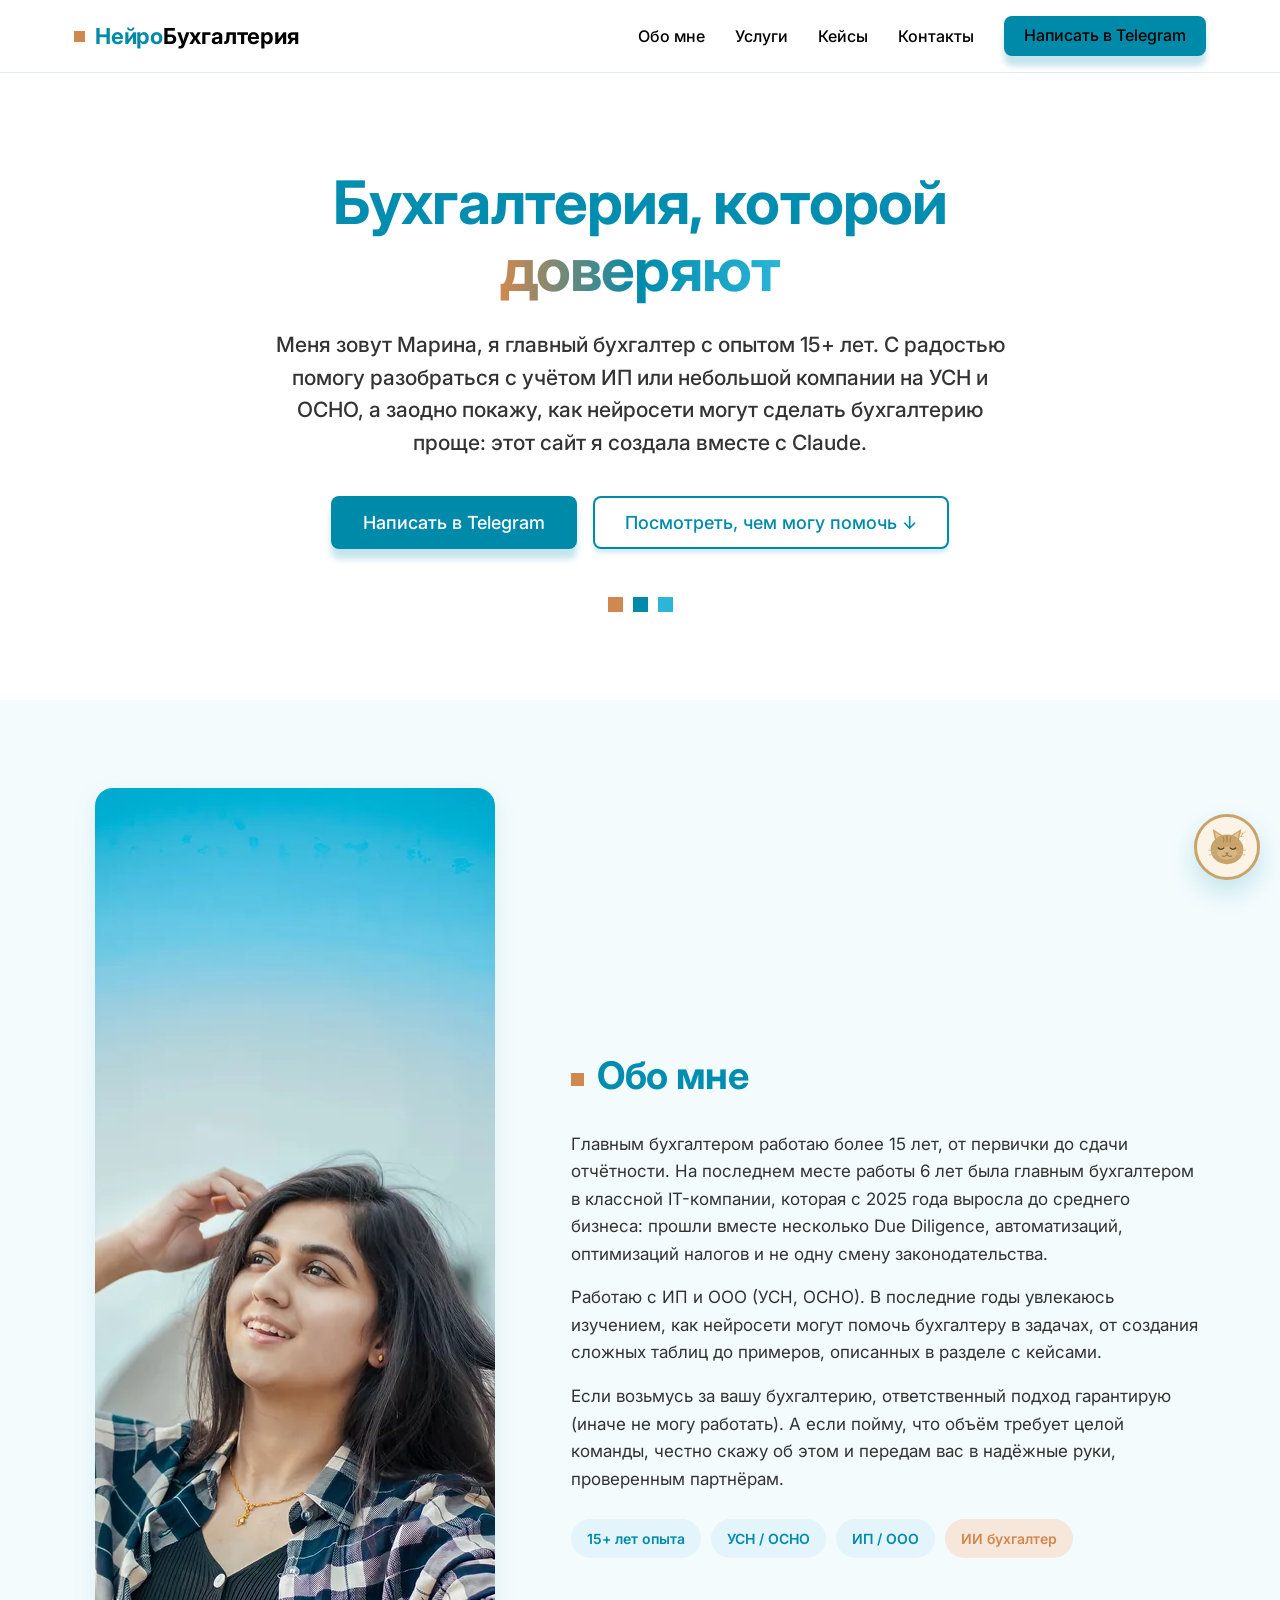
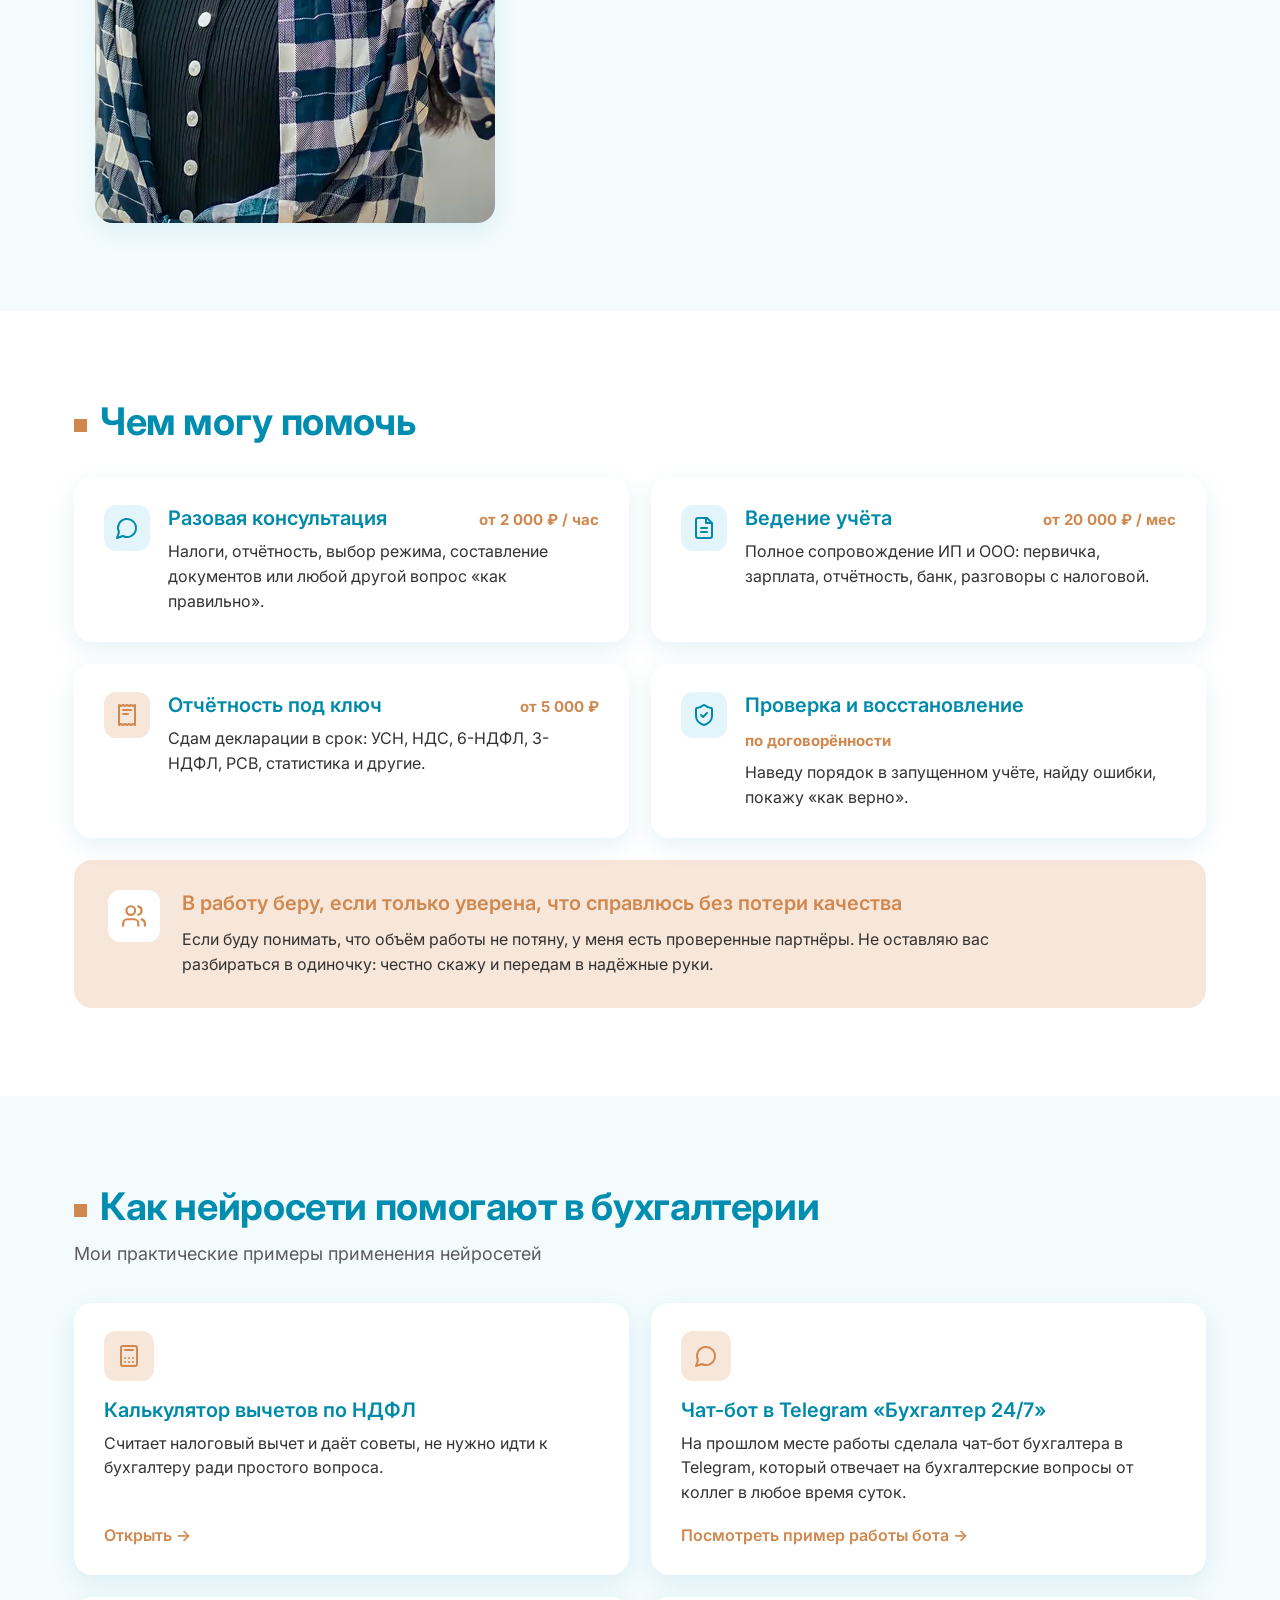
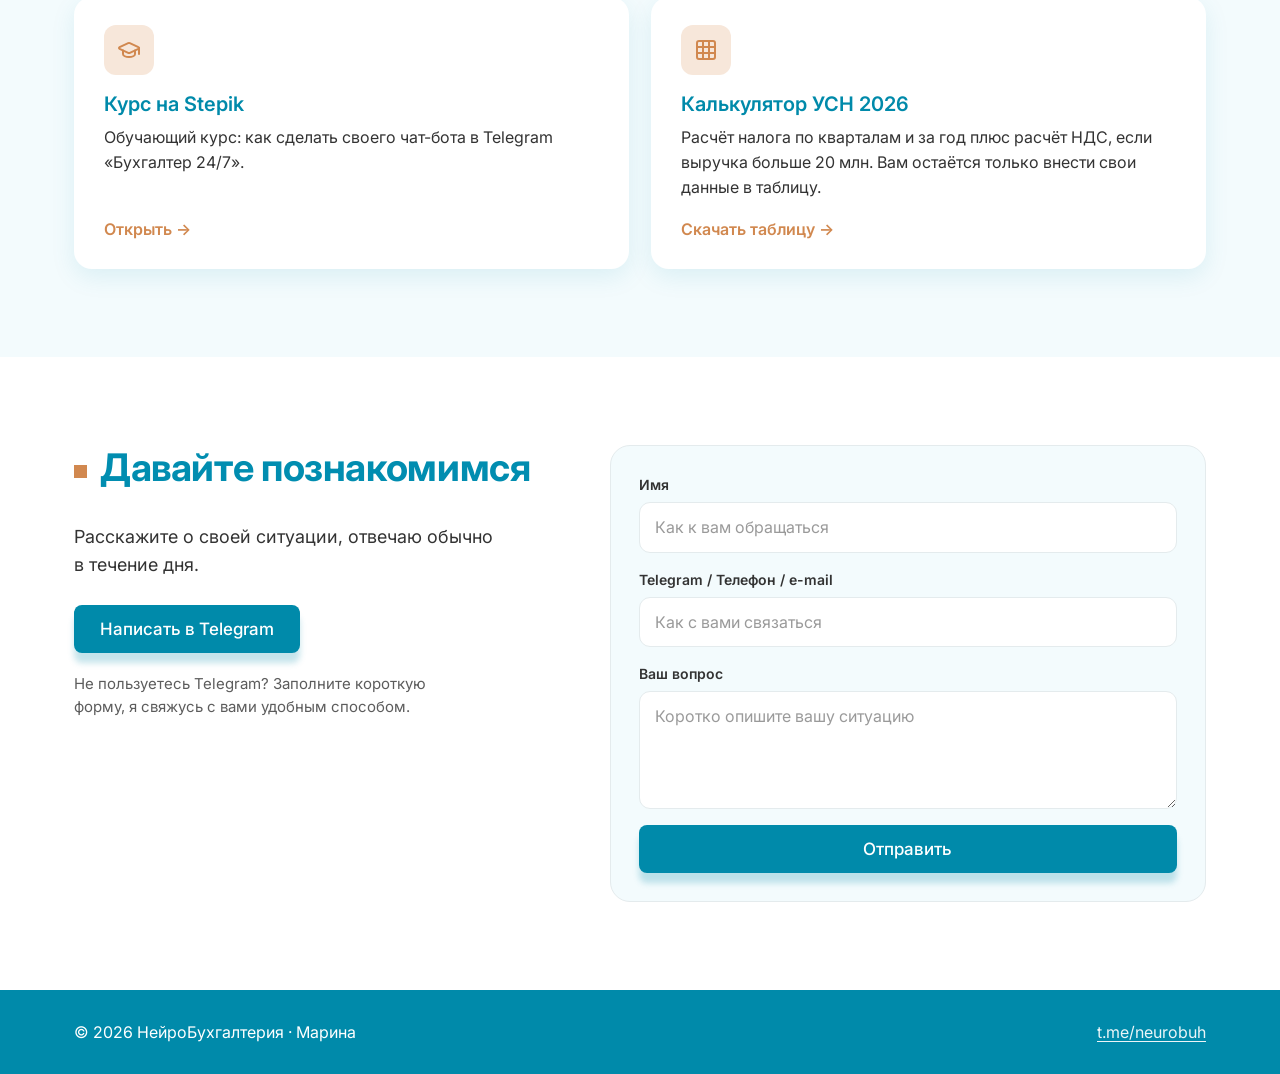
==== index.html @ 4b96b0a4 "Add files via upload" ====
<!DOCTYPE html>
<html lang="ru">
<head>
<meta charset="utf-8">
<meta name="viewport" content="width=device-width, initial-scale=1">
<title>НейроБухгалтерия — Марина, главный бухгалтер для ИП и ООО</title>
<meta name="description" content="Бухгалтерия для ИП и малого бизнеса: консультации, ведение учёта, отчётность под ключ. 15+ лет опыта, УСН и ОСНО. И примеры того, как нейросети помогают бухгалтеру.">
<meta name="theme-color" content="#008AAA">
<link rel="canonical" href="https://neurobuh.ru/">

<meta property="og:type" content="website">
<meta property="og:locale" content="ru_RU">
<meta property="og:site_name" content="НейроБухгалтерия">
<meta property="og:title" content="НейроБухгалтерия — Марина, главный бухгалтер для ИП и ООО">
<meta property="og:description" content="Консультации, ведение учёта и отчётность для ИП и малого бизнеса. 15+ лет опыта, УСН и ОСНО. Плюс кейсы применения нейросетей в бухгалтерии.">
<meta property="og:image" content="assets/portrait.jpg">
<meta name="twitter:card" content="summary_large_image">

<link rel="icon" href="assets/favicon.svg" type="image/svg+xml">
<link rel="preconnect" href="https://fonts.googleapis.com">
<link rel="preconnect" href="https://fonts.gstatic.com" crossorigin>
<link href="https://fonts.googleapis.com/css2?family=Inter:wght@400;500;600;700&display=swap" rel="stylesheet">
<link rel="stylesheet" href="styles.css">
</head>
<body>

<a class="skip-link" href="#main">Перейти к содержимому</a>

<header class="site-header">
  <div class="container header-inner">
    <a class="wordmark" href="#top" aria-label="НейроБухгалтерия, на главную">
      <span class="wordmark__mark" aria-hidden="true"></span>
      <span class="wordmark__text"><span class="wordmark__neuro">Нейро</span><span class="wordmark__buh">Бухгалтерия</span></span>
    </a>

    <button class="burger" type="button" aria-label="Меню" aria-expanded="false" aria-controls="nav">
      <span></span><span></span><span></span>
    </button>

    <nav class="nav" id="nav">
      <a href="#about">Обо мне</a>
      <a href="#services">Услуги</a>
      <a href="#cases">Кейсы</a>
      <a href="#contacts">Контакты</a>
      <a class="btn btn--primary btn--sm nav__cta" href="https://t.me/marina_neurobuh" target="_blank" rel="noopener">Написать в Telegram</a>
    </nav>
  </div>
</header>

<main id="main">

  <!-- HERO -->
  <section class="hero" id="top">
    <div class="container hero__inner">
      <h1 class="hero__title">Бухгалтерия, которой <span class="grad">доверяют</span></h1>
      <p class="hero__lead">Меня зовут Марина, я главный бухгалтер с опытом 15+ лет. С радостью помогу разобраться с учётом ИП или небольшой компании на УСН и ОСНО, а заодно покажу, как нейросети могут сделать бухгалтерию проще: этот сайт я создала вместе с Claude.</p>
      <div class="hero__actions">
        <a class="btn btn--primary btn--lg" href="https://t.me/marina_neurobuh" target="_blank" rel="noopener">Написать в Telegram</a>
        <a class="btn btn--secondary btn--lg" href="#services">Посмотреть, чем могу помочь ↓</a>
      </div>
      <div class="blocks" aria-hidden="true">
        <span class="blocks__b blocks__b--terracotta"></span>
        <span class="blocks__b blocks__b--teal"></span>
        <span class="blocks__b blocks__b--cyan"></span>
      </div>
    </div>
  </section>

  <!-- ABOUT -->
  <section class="about section section--wash" id="about">
    <div class="container about__inner">
      <div class="about__photo">
        <picture>
          <source srcset="assets/portrait.webp" type="image/webp">
          <img src="assets/portrait.jpg" width="900" height="1035" alt="Марина, главный бухгалтер" loading="lazy" decoding="async">
        </picture>
      </div>
      <div class="about__text">
        <h2 class="h2"><span class="h2__mark" aria-hidden="true"></span>Обо мне</h2>
        <p>Главным бухгалтером работаю более 15 лет, от первички до сдачи отчётности. На последнем месте работы 6 лет была главным бухгалтером в классной IT-компании, которая с 2025 года выросла до среднего бизнеса: прошли вместе несколько Due Diligence, автоматизаций, оптимизаций налогов и не одну смену законодательства.</p>
        <p>Работаю с ИП и ООО (УСН, ОСНО). В последние годы увлекаюсь изучением, как нейросети могут помочь бухгалтеру в задачах, от создания сложных таблиц до примеров, описанных в разделе с кейсами.</p>
        <p>Если возьмусь за вашу бухгалтерию, ответственный подход гарантирую (иначе не могу работать). А если пойму, что объём требует целой команды, честно скажу об этом и передам вас в надёжные руки, проверенным партнёрам.</p>
        <ul class="chips">
          <li class="chip">15+ лет опыта</li>
          <li class="chip">УСН / ОСНО</li>
          <li class="chip">ИП / ООО</li>
          <li class="chip chip--accent">ИИ бухгалтер</li>
        </ul>
      </div>
    </div>
  </section>

  <!-- SERVICES -->
  <section class="section" id="services">
    <div class="container">
      <h2 class="h2"><span class="h2__mark" aria-hidden="true"></span>Чем могу помочь</h2>

      <div class="grid grid--2">
        <article class="card card--row">
          <span class="ic ic--teal" aria-hidden="true">
            <svg viewBox="0 0 24 24" fill="none" stroke="currentColor" stroke-width="2" stroke-linecap="round" stroke-linejoin="round"><path d="M7.9 20A9 9 0 1 0 4 16.1L2 22Z"/></svg>
          </span>
          <div>
            <div class="card__head">
              <h3 class="card__title">Разовая консультация</h3>
              <span class="price">от 2 000 ₽ / час</span>
            </div>
            <p class="card__text">Налоги, отчётность, выбор режима, составление документов или любой другой вопрос «как правильно».</p>
          </div>
        </article>

        <article class="card card--row">
          <span class="ic ic--teal" aria-hidden="true">
            <svg viewBox="0 0 24 24" fill="none" stroke="currentColor" stroke-width="2" stroke-linecap="round" stroke-linejoin="round"><path d="M15 2H6a2 2 0 0 0-2 2v16a2 2 0 0 0 2 2h12a2 2 0 0 0 2-2V7Z"/><path d="M14 2v5h5"/><path d="M9 12h6"/><path d="M9 16h6"/></svg>
          </span>
          <div>
            <div class="card__head">
              <h3 class="card__title">Ведение учёта</h3>
              <span class="price">от 20 000 ₽ / мес</span>
            </div>
            <p class="card__text">Полное сопровождение ИП и ООО: первичка, зарплата, отчётность, банк, разговоры с налоговой.</p>
          </div>
        </article>

        <article class="card card--row">
          <span class="ic ic--terracotta" aria-hidden="true">
            <svg viewBox="0 0 24 24" fill="none" stroke="currentColor" stroke-width="2" stroke-linecap="round" stroke-linejoin="round"><path d="M4 2v20l2-1 2 1 2-1 2 1 2-1 2 1 2-1 2 1V2l-2 1-2-1-2 1-2-1-2 1-2-1-2 1Z"/><path d="M8 7h8"/><path d="M8 11h5"/></svg>
          </span>
          <div>
            <div class="card__head">
              <h3 class="card__title">Отчётность под ключ</h3>
              <span class="price">от 5 000 ₽</span>
            </div>
            <p class="card__text">Сдам декларации в срок: УСН, НДС, 6-НДФЛ, 3-НДФЛ, РСВ, статистика и другие.</p>
          </div>
        </article>

        <article class="card card--row">
          <span class="ic ic--teal" aria-hidden="true">
            <svg viewBox="0 0 24 24" fill="none" stroke="currentColor" stroke-width="2" stroke-linecap="round" stroke-linejoin="round"><path d="M20 13c0 5-3.5 7.5-7.66 8.95a1 1 0 0 1-.67-.01C7.5 20.5 4 18 4 13V6a1 1 0 0 1 1-1c2 0 4.5-1.2 6.24-2.72a1.17 1.17 0 0 1 1.52 0C14.51 3.81 17 5 19 5a1 1 0 0 1 1 1Z"/><path d="m9 12 2 2 4-4"/></svg>
          </span>
          <div>
            <div class="card__head">
              <h3 class="card__title">Проверка и восстановление</h3>
              <span class="price">по договорённости</span>
            </div>
            <p class="card__text">Наведу порядок в запущенном учёте, найду ошибки, покажу «как верно».</p>
          </div>
        </article>
      </div>

      <div class="honest">
        <span class="ic ic--white" aria-hidden="true">
          <svg viewBox="0 0 24 24" fill="none" stroke="currentColor" stroke-width="2" stroke-linecap="round" stroke-linejoin="round"><path d="M16 21v-2a4 4 0 0 0-4-4H6a4 4 0 0 0-4 4v2"/><circle cx="9" cy="7" r="4"/><path d="M22 21v-2a4 4 0 0 0-3-3.87"/><path d="M16 3.13a4 4 0 0 1 0 7.75"/></svg>
        </span>
        <div>
          <h3 class="honest__title">В работу беру, если только уверена, что справлюсь без потери качества</h3>
          <p class="honest__text">Если буду понимать, что объём работы не потяну, у меня есть проверенные партнёры. Не оставляю вас разбираться в одиночку: честно скажу и передам в надёжные руки.</p>
        </div>
      </div>
    </div>
  </section>

  <!-- CASES -->
  <section class="section section--wash" id="cases">
    <div class="container">
      <h2 class="h2"><span class="h2__mark" aria-hidden="true"></span>Как нейросети помогают в бухгалтерии</h2>
      <p class="section__lead">Мои практические примеры применения нейросетей</p>

      <div class="grid grid--2">
        <article class="card card--col">
          <span class="ic ic--terracotta" aria-hidden="true">
            <svg viewBox="0 0 24 24" fill="none" stroke="currentColor" stroke-width="2" stroke-linecap="round" stroke-linejoin="round"><rect width="16" height="20" x="4" y="2" rx="2"/><line x1="8" x2="16" y1="6" y2="6"/><line x1="8" x2="8" y1="14" y2="14"/><line x1="12" x2="12" y1="14" y2="14"/><line x1="16" x2="16" y1="14" y2="14"/><line x1="8" x2="8" y1="18" y2="18"/><line x1="12" x2="12" y1="18" y2="18"/><line x1="16" x2="16" y1="18" y2="18"/></svg>
          </span>
          <h3 class="card__title">Калькулятор вычетов по НДФЛ</h3>
          <p class="card__text">Считает налоговый вычет и даёт советы, не нужно идти к бухгалтеру ради простого вопроса.</p>
          <a class="card__link" href="https://neurobuh-collab.github.io/ndfl-gid-handoff/" target="_blank" rel="noopener">Открыть →</a>
        </article>

        <article class="card card--col">
          <span class="ic ic--terracotta" aria-hidden="true">
            <svg viewBox="0 0 24 24" fill="none" stroke="currentColor" stroke-width="2" stroke-linecap="round" stroke-linejoin="round"><path d="M7.9 20A9 9 0 1 0 4 16.1L2 22Z"/></svg>
          </span>
          <h3 class="card__title">Чат-бот в Telegram «Бухгалтер 24/7»</h3>
          <p class="card__text">На прошлом месте работы сделала чат-бот бухгалтера в Telegram, который отвечает на бухгалтерские вопросы от коллег в любое время суток.</p>
          <a class="card__link" href="https://t.me/NeuroBuh_bot" target="_blank" rel="noopener">Посмотреть пример работы бота →</a>
        </article>

        <article class="card card--col">
          <span class="ic ic--terracotta" aria-hidden="true">
            <svg viewBox="0 0 24 24" fill="none" stroke="currentColor" stroke-width="2" stroke-linecap="round" stroke-linejoin="round"><path d="M21.42 10.922a1 1 0 0 0-.019-1.838L12.83 5.18a2 2 0 0 0-1.66 0L2.6 9.08a1 1 0 0 0 0 1.832l8.57 3.908a2 2 0 0 0 1.66 0z"/><path d="M22 10v6"/><path d="M6 12.5V16a6 3 0 0 0 12 0v-3.5"/></svg>
          </span>
          <h3 class="card__title">Курс на Stepik</h3>
          <p class="card__text">Обучающий курс: как сделать своего чат-бота в Telegram «Бухгалтер 24/7».</p>
          <a class="card__link" href="https://stepik.org/course/256664/promo?referral=WzI1NjY2NCwxMTMzMTAwNDczLDE3ODIyOTc5ODUuODc0ODVd%3A1wcL7h%3A1njXVO4zltn_Mwl3Gec0pjJ9vZw" target="_blank" rel="noopener">Открыть →</a>
        </article>

        <article class="card card--col">
          <span class="ic ic--terracotta" aria-hidden="true">
            <svg viewBox="0 0 24 24" fill="none" stroke="currentColor" stroke-width="2" stroke-linecap="round" stroke-linejoin="round"><rect width="18" height="18" x="3" y="3" rx="2"/><path d="M3 9h18"/><path d="M3 15h18"/><path d="M9 3v18"/><path d="M15 3v18"/></svg>
          </span>
          <h3 class="card__title">Калькулятор УСН 2026</h3>
          <p class="card__text">Расчёт налога по кварталам и за год плюс расчёт НДС, если выручка больше 20 млн. Вам остаётся только внести свои данные в таблицу.</p>
          <a class="card__link" href="assets/USN_2026_calculator.xlsx" download>Скачать таблицу →</a>
        </article>
      </div>
    </div>
  </section>

  <!-- CONTACTS -->
  <section class="section contacts" id="contacts">
    <div class="container contacts__inner">
      <div>
        <h2 class="h2"><span class="h2__mark" aria-hidden="true"></span>Давайте познакомимся</h2>
        <p class="contacts__lead">Расскажите о своей ситуации, отвечаю обычно в течение дня.</p>
        <a class="btn btn--primary" href="https://t.me/marina_neurobuh" target="_blank" rel="noopener">Написать в Telegram</a>
        <p class="contacts__note">Не пользуетесь Telegram? Заполните короткую форму, я свяжусь с вами удобным способом.</p>
      </div>

      <div class="formbox">
        <form class="form" id="contact-form" action="https://formspree.io/f/ВАШ_ID" method="post" novalidate>
          <label class="field">
            <span class="field__label">Имя</span>
            <input class="field__input" type="text" name="name" required placeholder="Как к вам обращаться" autocomplete="name">
          </label>
          <label class="field">
            <span class="field__label">Telegram / Телефон / e-mail</span>
            <input class="field__input" type="text" name="contact" required placeholder="Как с вами связаться">
          </label>
          <label class="field">
            <span class="field__label">Ваш вопрос</span>
            <textarea class="field__input field__input--area" name="message" rows="4" placeholder="Коротко опишите вашу ситуацию"></textarea>
          </label>
          <p class="form__error" id="form-error" role="alert" hidden></p>
          <button class="btn btn--primary btn--block" type="submit">Отправить</button>
        </form>

        <div class="form-done" id="form-done" hidden>
          <span class="form-done__ic" aria-hidden="true">
            <svg viewBox="0 0 24 24" fill="none" stroke="currentColor" stroke-width="2.5" stroke-linecap="round" stroke-linejoin="round"><path d="M20 6 9 17l-5-5"/></svg>
          </span>
          <h3 class="form-done__title">Спасибо!</h3>
          <p class="form-done__text">Я получила ваше сообщение и отвечу в течение дня.</p>
        </div>
      </div>
    </div>
  </section>

</main>

<footer class="site-footer">
  <div class="container footer-inner">
    <span>© 2026 НейроБухгалтерия · Марина</span>
    <a href="https://t.me/neurobuh" target="_blank" rel="noopener">t.me/neurobuh</a>
  </div>
</footer>

<!-- Копейка -->
<div class="kopeyka" id="kopeyka" hidden></div>

<script type="application/ld+json">
{
  "@context": "https://schema.org",
  "@type": "ProfessionalService",
  "name": "НейроБухгалтерия",
  "description": "Бухгалтерское и налоговое сопровождение ИП и малого бизнеса: консультации, ведение учёта, отчётность.",
  "areaServed": "RU",
  "priceRange": "от 2000 ₽",
  "provider": {
    "@type": "Person",
    "name": "Марина",
    "jobTitle": "Главный бухгалтер",
    "sameAs": ["https://t.me/neurobuh"]
  }
}
</script>

<script src="script.js" defer></script>
</body>
</html>
---- styles.css ----
/* ============================================================
   НейроБухгалтерия — styles.css
   Токены перенесены из дизайн-системы (Inter, teal + terracotta)
   ============================================================ */

:root {
  /* Цвета */
  --teal-600: #008AAA;
  --teal-550: #018DB0;
  --cyan-500: #2BB6D9;
  --cyan-400: #3BBADB;
  --cyan-100: #E3F5FB;
  --cyan-050: #F3FBFD;
  --terracotta-500: #D1884F;
  --terracotta-100: #F7E7DA;
  --ink: #000;
  --ink-700: #333;
  --ink-500: #5C5C5C;
  --ink-300: #9A9A9A;
  --hairline: #E4EBED;
  --white: #fff;
  --cat-gold: #C9A46A;

  /* Типографика */
  --font-sans: 'Inter', -apple-system, BlinkMacSystemFont, 'Segoe UI', Roboto, Arial, sans-serif;

  /* Радиусы и тени */
  --radius-sm: 8px;
  --radius-md: 12px;
  --radius-lg: 18px;
  --radius-xl: 22px;
  --shadow-brand: 0 10px 6px rgba(0,138,170,.23);
  --shadow-brand-soft: 0 4px 4px rgba(0,138,170,.17);
  --shadow-card: 0 8px 24px rgba(0,138,170,.10);
  --shadow-lift: 0 14px 30px rgba(0,138,170,.18);

  /* Движение */
  --ease-out: cubic-bezier(.22,1,.36,1);
  --dur: 200ms;

  --header-h: 72px;
}

*, *::before, *::after { box-sizing: border-box; }

html {
  scroll-behavior: smooth;
  scroll-padding-top: calc(var(--header-h) + 16px);
  -webkit-text-size-adjust: 100%;
}

body {
  margin: 0;
  font-family: var(--font-sans);
  color: var(--ink);
  background: var(--white);
  line-height: 1.5;
  overflow-x: hidden;
}

img { max-width: 100%; display: block; }
a { color: var(--teal-600); text-decoration: none; transition: color var(--dur) var(--ease-out); }
a:hover { color: var(--terracotta-500); }

:focus-visible {
  outline: 3px solid var(--cyan-400);
  outline-offset: 2px;
  border-radius: 4px;
}

.skip-link {
  position: absolute; left: -9999px; top: 8px;
  background: var(--teal-600); color: #fff;
  padding: 10px 18px; border-radius: var(--radius-sm); z-index: 100;
}
.skip-link:focus { left: 12px; color: #fff; }

.container {
  max-width: 1180px;
  margin: 0 auto;
  padding: 0 24px;
}

/* ---------- Кнопки ---------- */
.btn {
  display: inline-flex;
  align-items: center;
  justify-content: center;
  gap: 10px;
  font: 500 17px/1.2 var(--font-sans);
  padding: 14px 26px;
  border: none;
  border-radius: var(--radius-sm);
  cursor: pointer;
  text-align: center;
  transition: transform var(--dur) var(--ease-out), box-shadow var(--dur) var(--ease-out), filter var(--dur) var(--ease-out);
}
.btn--primary {
  background: var(--teal-600);
  color: var(--white);
  box-shadow: var(--shadow-brand);
}
.btn--primary:hover { color: #fff; transform: translateY(-2px); filter: brightness(1.06); }
.btn--secondary {
  background: var(--white);
  color: var(--teal-600);
  box-shadow: inset 0 0 0 2px var(--teal-600), var(--shadow-brand-soft);
}
.btn--secondary:hover { color: var(--teal-600); transform: translateY(-2px); }
.btn--lg { font-size: 18px; padding: 16px 32px; }
.btn--sm { font-size: 16px; padding: 10px 20px; }
.btn--block { width: 100%; }
.btn:active { transform: translateY(0); }

/* ---------- Хедер ---------- */
.site-header {
  position: sticky;
  top: 0;
  z-index: 50;
  background: rgba(255,255,255,.92);
  backdrop-filter: blur(8px);
  border-bottom: 1px solid var(--hairline);
}
.header-inner {
  min-height: var(--header-h);
  display: flex;
  align-items: center;
  justify-content: space-between;
  gap: 24px;
}
.wordmark {
  display: inline-flex;
  align-items: center;
  gap: 10px;
  font-weight: 700;
  font-size: 22px;
  letter-spacing: -.01em;
  white-space: nowrap;
}
.wordmark:hover { color: inherit; }
.wordmark__mark { width: 11px; height: 11px; background: var(--terracotta-500); flex: none; }
.wordmark__neuro { color: var(--teal-600); }
.wordmark__buh { color: var(--ink); }

.nav {
  display: flex;
  align-items: center;
  gap: 30px;
  font-size: 16px;
}
.nav a { color: var(--ink); font-weight: 500; }
.nav a:hover { color: var(--terracotta-500); }
.nav__cta { color: #fff; }

.burger {
  display: none;
  flex-direction: column;
  justify-content: center;
  gap: 5px;
  width: 44px; height: 44px;
  padding: 0;
  background: none; border: none; cursor: pointer;
}
.burger span {
  display: block;
  height: 2px;
  width: 24px;
  margin: 0 auto;
  background: var(--teal-600);
  border-radius: 2px;
  transition: transform var(--dur) var(--ease-out), opacity var(--dur) var(--ease-out);
}
.burger[aria-expanded="true"] span:nth-child(1) { transform: translateY(7px) rotate(45deg); }
.burger[aria-expanded="true"] span:nth-child(2) { opacity: 0; }
.burger[aria-expanded="true"] span:nth-child(3) { transform: translateY(-7px) rotate(-45deg); }

/* ---------- Секции ---------- */
.section { padding: 88px 0; }
.section--wash { background: var(--cyan-050); }
.section__lead {
  font-size: 18px;
  color: var(--ink-500);
  margin: -22px 0 36px;
}
.h2 {
  font-weight: 700;
  font-size: clamp(27px, 4vw, 38px);
  line-height: 1.2;
  letter-spacing: -.01em;
  color: var(--teal-550);
  margin: 0 0 32px;
}
.h2__mark {
  display: inline-block;
  width: 13px; height: 13px;
  background: var(--terracotta-500);
  margin-right: 13px;
  vertical-align: middle;
}

/* ---------- Hero ---------- */
.hero { padding: 96px 0 88px; }
.hero__inner { max-width: 900px; text-align: center; }
.hero__title {
  font-weight: 700;
  font-size: clamp(34px, 6.2vw, 60px);
  line-height: 1.12;
  letter-spacing: -.015em;
  color: var(--teal-550);
  margin: 0 0 26px;
}
.grad {
  background: linear-gradient(90deg, var(--terracotta-500), var(--teal-600), var(--cyan-500));
  -webkit-background-clip: text;
  background-clip: text;
  -webkit-text-fill-color: transparent;
  color: transparent;
}
.hero__lead {
  font-weight: 500;
  font-size: clamp(17px, 2.2vw, 21px);
  line-height: 1.55;
  color: var(--ink-700);
  max-width: 760px;
  margin: 0 auto 36px;
}
.hero__actions {
  display: flex;
  gap: 16px;
  flex-wrap: wrap;
  justify-content: center;
}
.blocks { display: flex; gap: 10px; justify-content: center; margin-top: 48px; }
.blocks__b { width: 15px; height: 15px; }
.blocks__b--terracotta { background: var(--terracotta-500); }
.blocks__b--teal { background: var(--teal-600); }
.blocks__b--cyan { background: var(--cyan-500); }

/* ---------- Обо мне ---------- */
.about__inner {
  display: grid;
  grid-template-columns: .82fr 1.18fr;
  gap: 56px;
  align-items: center;
}
.about__photo img {
  width: 100%;
  max-width: 400px;
  aspect-ratio: 400 / 460;
  object-fit: cover;
  object-position: center 20%;
  border-radius: var(--radius-lg);
  box-shadow: var(--shadow-card);
  margin: 0 auto;
}
.about__text p {
  font-size: 17px;
  line-height: 1.62;
  color: var(--ink-700);
  margin: 0 0 16px;
}
.chips {
  display: flex;
  flex-wrap: wrap;
  gap: 10px;
  list-style: none;
  padding: 0;
  margin: 26px 0 0;
}
.chip {
  padding: 9px 16px;
  border-radius: 999px;
  background: var(--cyan-100);
  color: var(--teal-600);
  font-size: 14px;
  font-weight: 600;
}
.chip--accent { background: var(--terracotta-100); color: var(--terracotta-500); }

/* ---------- Карточки ---------- */
.grid { display: grid; gap: 22px; }
.grid--2 { grid-template-columns: repeat(2, 1fr); }

.card {
  background: var(--white);
  border-radius: var(--radius-lg);
  box-shadow: var(--shadow-card);
  padding: 28px 30px;
  transition: transform var(--dur) var(--ease-out), box-shadow var(--dur) var(--ease-out);
}
.card:hover { transform: translateY(-3px); box-shadow: var(--shadow-lift); }
.card--row { display: flex; gap: 18px; align-items: flex-start; }
.card--col { display: flex; flex-direction: column; }

.card__head {
  display: flex;
  align-items: baseline;
  justify-content: space-between;
  gap: 12px;
  margin-bottom: 8px;
  flex-wrap: wrap;
}
.card__title {
  font-size: 20px;
  font-weight: 600;
  color: var(--teal-600);
  margin: 0 0 8px;
  line-height: 1.3;
}
.card--row .card__title { margin: 0; }
.card__text {
  font-size: 16px;
  line-height: 1.55;
  color: var(--ink-700);
  margin: 0 0 18px;
  flex: 1;
}
.card--row .card__text { margin: 0; }
.card__link { font-size: 16px; font-weight: 600; color: var(--terracotta-500); }
.card__link:hover { color: var(--teal-600); }
.price {
  font-size: 15px;
  font-weight: 700;
  color: var(--terracotta-500);
  white-space: nowrap;
}

.ic {
  flex: none;
  width: 46px; height: 46px;
  border-radius: var(--radius-md);
  display: inline-flex;
  align-items: center;
  justify-content: center;
  margin-bottom: 0;
}
.card--col .ic { margin-bottom: 16px; width: 50px; height: 50px; }
.ic svg { width: 24px; height: 24px; }
.ic--teal { background: var(--cyan-100); color: var(--teal-600); }
.ic--terracotta { background: var(--terracotta-100); color: var(--terracotta-500); }
.ic--white { background: var(--white); color: var(--terracotta-500); width: 52px; height: 52px; }
.ic--white svg { width: 26px; height: 26px; }

/* ---------- Честный блок ---------- */
.honest {
  margin-top: 22px;
  background: var(--terracotta-100);
  border-radius: var(--radius-lg);
  padding: 30px 34px;
  display: flex;
  gap: 22px;
  align-items: flex-start;
}
.honest__title {
  font-size: 20px;
  font-weight: 600;
  color: var(--terracotta-500);
  margin: 0 0 10px;
  line-height: 1.35;
}
.honest__text {
  font-size: 16px;
  line-height: 1.6;
  color: var(--ink-700);
  margin: 0;
  max-width: 820px;
}

/* ---------- Контакты ---------- */
.contacts__inner {
  display: grid;
  grid-template-columns: .9fr 1.1fr;
  gap: 48px;
  align-items: start;
}
.contacts__lead {
  font-size: 18px;
  line-height: 1.55;
  color: var(--ink-700);
  margin: 0 0 26px;
  max-width: 420px;
}
.contacts__note {
  font-size: 15px;
  color: var(--ink-500);
  margin: 20px 0 0;
  max-width: 400px;
}
.formbox {
  background: var(--cyan-050);
  border: 1px solid var(--hairline);
  border-radius: 20px;
  padding: 28px;
}
.form { display: flex; flex-direction: column; gap: 16px; }
.field { display: flex; flex-direction: column; gap: 7px; }
.field__label { font-size: 14px; font-weight: 600; color: var(--ink-700); }
.field__input {
  width: 100%;
  padding: 13px 15px;
  border: 1.5px solid var(--hairline);
  border-radius: 11px;
  font: 400 16px/1.4 var(--font-sans);
  color: var(--ink);
  background: var(--white);
  outline: none;
  transition: border-color var(--dur) var(--ease-out);
}
.field__input:focus { border-color: var(--teal-600); }
.field__input::placeholder { color: var(--ink-300); }
.field__input--area { resize: vertical; min-height: 104px; }
.form__error {
  margin: 0;
  font-size: 14px;
  color: #C0392B;
}
.form-done { text-align: center; padding: 32px 12px; }
.form-done__ic {
  width: 60px; height: 60px;
  border-radius: 50%;
  background: var(--cyan-100);
  color: var(--teal-600);
  display: inline-flex;
  align-items: center;
  justify-content: center;
  margin-bottom: 16px;
}
.form-done__ic svg { width: 30px; height: 30px; }
.form-done__title { font-size: 22px; font-weight: 600; color: var(--teal-600); margin: 0 0 8px; }
.form-done__text { font-size: 16px; line-height: 1.55; color: var(--ink-700); margin: 0; }

/* ---------- Футер ---------- */
.site-footer {
  background: var(--teal-600);
  color: #fff;
  padding: 30px 0;
  font-size: 16px;
}
.footer-inner {
  display: flex;
  align-items: center;
  justify-content: space-between;
  gap: 16px;
  flex-wrap: wrap;
}
.site-footer a { color: #fff; opacity: .92; text-decoration: underline; text-underline-offset: 3px; }
.site-footer a:hover { color: #fff; opacity: 1; }

/* ============================================================
   Копейка — плавающий кот
   ============================================================ */
.kopeyka {
  position: fixed;
  right: 20px;
  bottom: 20px;
  z-index: 60;
  display: flex;
  flex-direction: column;
  align-items: flex-end;
  font-family: var(--font-sans);
}
.ko-bubble {
  position: relative;
  max-width: 210px;
  margin-bottom: 12px;
  background: #fff;
  color: #000;
  font-size: 14px;
  line-height: 1.35;
  padding: 10px 14px;
  border-radius: 15px;
  box-shadow: 0 10px 28px rgba(0,138,170,.18);
  animation: koPop 220ms var(--ease-out);
}
.ko-bubble::after {
  content: "";
  position: absolute;
  right: 30px; bottom: -6px;
  width: 12px; height: 12px;
  background: #fff;
  transform: rotate(45deg);
}
.ko-toggle {
  width: 66px; height: 66px;
  border-radius: 50%;
  border: 3px solid var(--cat-gold);
  background: #FBF4E6;
  box-shadow: 0 12px 26px rgba(0,138,170,.20);
  cursor: pointer;
  padding: 6px;
}
.ko-panel {
  position: relative;
  width: 228px;
  background: #fff;
  border: 1px solid var(--hairline);
  border-radius: var(--radius-xl);
  padding: 30px 18px 16px;
  box-shadow: 0 18px 44px rgba(0,138,170,.22);
  animation: koPop 220ms var(--ease-out);
}
.ko-close {
  position: absolute;
  top: 6px; right: 9px;
  width: 28px; height: 28px;
  border: none;
  background: transparent;
  color: var(--ink-300);
  font-size: 20px;
  line-height: 1;
  cursor: pointer;
}
.ko-stage {
  width: 100%;
  height: 196px;
  border-radius: 16px;
  border: none;
  background: #FBF4E6;
  cursor: pointer;
  padding: 8px;
  overflow: hidden;
  display: block;
}
.ko-stage svg, .ko-toggle svg { width: 100%; height: 100%; display: block; }
.ko-hint { text-align: center; font-size: 12px; color: var(--ink-500); margin: 9px 0 2px; }
.ko-bars { margin: 12px 2px 14px; }
.ko-bar { display: flex; align-items: center; gap: 8px; margin: 7px 0; }
.ko-bar__name { font-size: 11px; color: var(--ink-500); width: 54px; }
.ko-bar__track { flex: 1; height: 6px; border-radius: 3px; background: #EFE6D3; overflow: hidden; }
.ko-bar__fill { height: 100%; border-radius: 3px; transition: width .4s var(--ease-out); }
.ko-actions { display: flex; gap: 8px; justify-content: center; }
.ko-pill {
  display: inline-flex;
  align-items: center;
  gap: 6px;
  padding: 8px 12px;
  border-radius: 20px;
  border: 1.5px solid var(--hairline);
  background: #fff;
  color: #000;
  font: 500 13px/1 var(--font-sans);
  cursor: pointer;
  transition: border-color var(--dur) var(--ease-out);
}
.ko-pill:hover { border-color: var(--cat-gold); }
.ko-pill svg { width: 17px; height: 17px; }

@keyframes koPop { from { opacity: 0; transform: translateY(8px) scale(.96); } to { opacity: 1; transform: none; } }
@keyframes koBob { 0%,100%{transform:translateY(0)} 50%{transform:translateY(-4px)} }
@keyframes koBreathe { 0%,100%{transform:scale(1)} 50%{transform:scale(1.03)} }
@keyframes koTail { 0%,100%{transform:rotate(-6deg)} 50%{transform:rotate(7deg)} }
@keyframes koEatHead { 0%,100%{transform:translateY(0)} 50%{transform:translateY(9px)} }
@keyframes koHeadWiggle { 0%,100%{transform:rotate(-6deg)} 50%{transform:rotate(6deg)} }
@keyframes koScoot { 0%,100%{transform:translateX(7px)} 50%{transform:translateX(-11px)} }
@keyframes koChase { 0%{transform:translateX(0)} 34%{transform:translateX(-330px)} 60%{transform:translateX(-330px)} 92%,100%{transform:translateX(0)} }
@keyframes koMouseFlee { 0%{transform:translateX(0);opacity:1} 40%{transform:translateX(-60px);opacity:1} 46%{transform:translateX(-90px);opacity:0} 100%{transform:translateX(-90px);opacity:0} }
@keyframes koRunBob { 0%,100%{transform:translateY(0)} 50%{transform:translateY(-3px)} }
@keyframes koLegFront { 0%,100%{transform:rotate(24deg)} 50%{transform:rotate(-30deg)} }
@keyframes koLegBack { 0%,100%{transform:rotate(-30deg)} 50%{transform:rotate(24deg)} }
@keyframes koKick { 0%,14%{transform:translate(0,0);opacity:1} 62%{transform:translate(76px,-206px);opacity:1} 72%{transform:translate(90px,-238px);opacity:0} 100%{transform:translate(90px,-238px);opacity:0} }
@keyframes koPawKick { 0%{transform:rotate(0)} 6%{transform:rotate(-38deg)} 13%{transform:rotate(46deg)} 22%,100%{transform:rotate(0)} }

/* ============================================================
   Адаптив
   ============================================================ */
@media (max-width: 980px) {
  .about__inner { grid-template-columns: 1fr; gap: 36px; }
  .contacts__inner { grid-template-columns: 1fr; gap: 32px; }
  .grid--2 { grid-template-columns: 1fr; }
}

@media (max-width: 860px) {
  .burger { display: flex; }
  .nav {
    position: absolute;
    top: 100%;
    left: 0;
    right: 0;
    flex-direction: column;
    align-items: stretch;
    gap: 0;
    background: #fff;
    border-bottom: 1px solid var(--hairline);
    box-shadow: 0 12px 24px rgba(0,138,170,.10);
    padding: 8px 24px 20px;
    display: none;
  }
  .nav.is-open { display: flex; }
  .nav a {
    padding: 14px 0;
    border-bottom: 1px solid var(--hairline);
    font-size: 17px;
  }
  .nav__cta {
    margin-top: 16px;
    border-bottom: none;
    justify-content: center;
    color: #fff;
  }
}

@media (max-width: 640px) {
  .section { padding: 60px 0; }
  .hero { padding: 56px 0 60px; }
  .hero__actions .btn { width: 100%; }
  .card { padding: 22px; }
  .card--row { flex-direction: column; gap: 14px; }
  .honest { flex-direction: column; padding: 24px; gap: 16px; }
  .formbox { padding: 20px; }
  .section__lead { margin: -18px 0 28px; font-size: 17px; }
  .kopeyka { right: 12px; bottom: 12px; }
  .ko-toggle { width: 58px; height: 58px; }
  .footer-inner { flex-direction: column; align-items: flex-start; gap: 8px; }
}

@media (prefers-reduced-motion: reduce) {
  html { scroll-behavior: auto; }
  *, *::before, *::after {
    animation-duration: .01ms !important;
    animation-iteration-count: 1 !important;
    transition-duration: .01ms !important;
  }
}
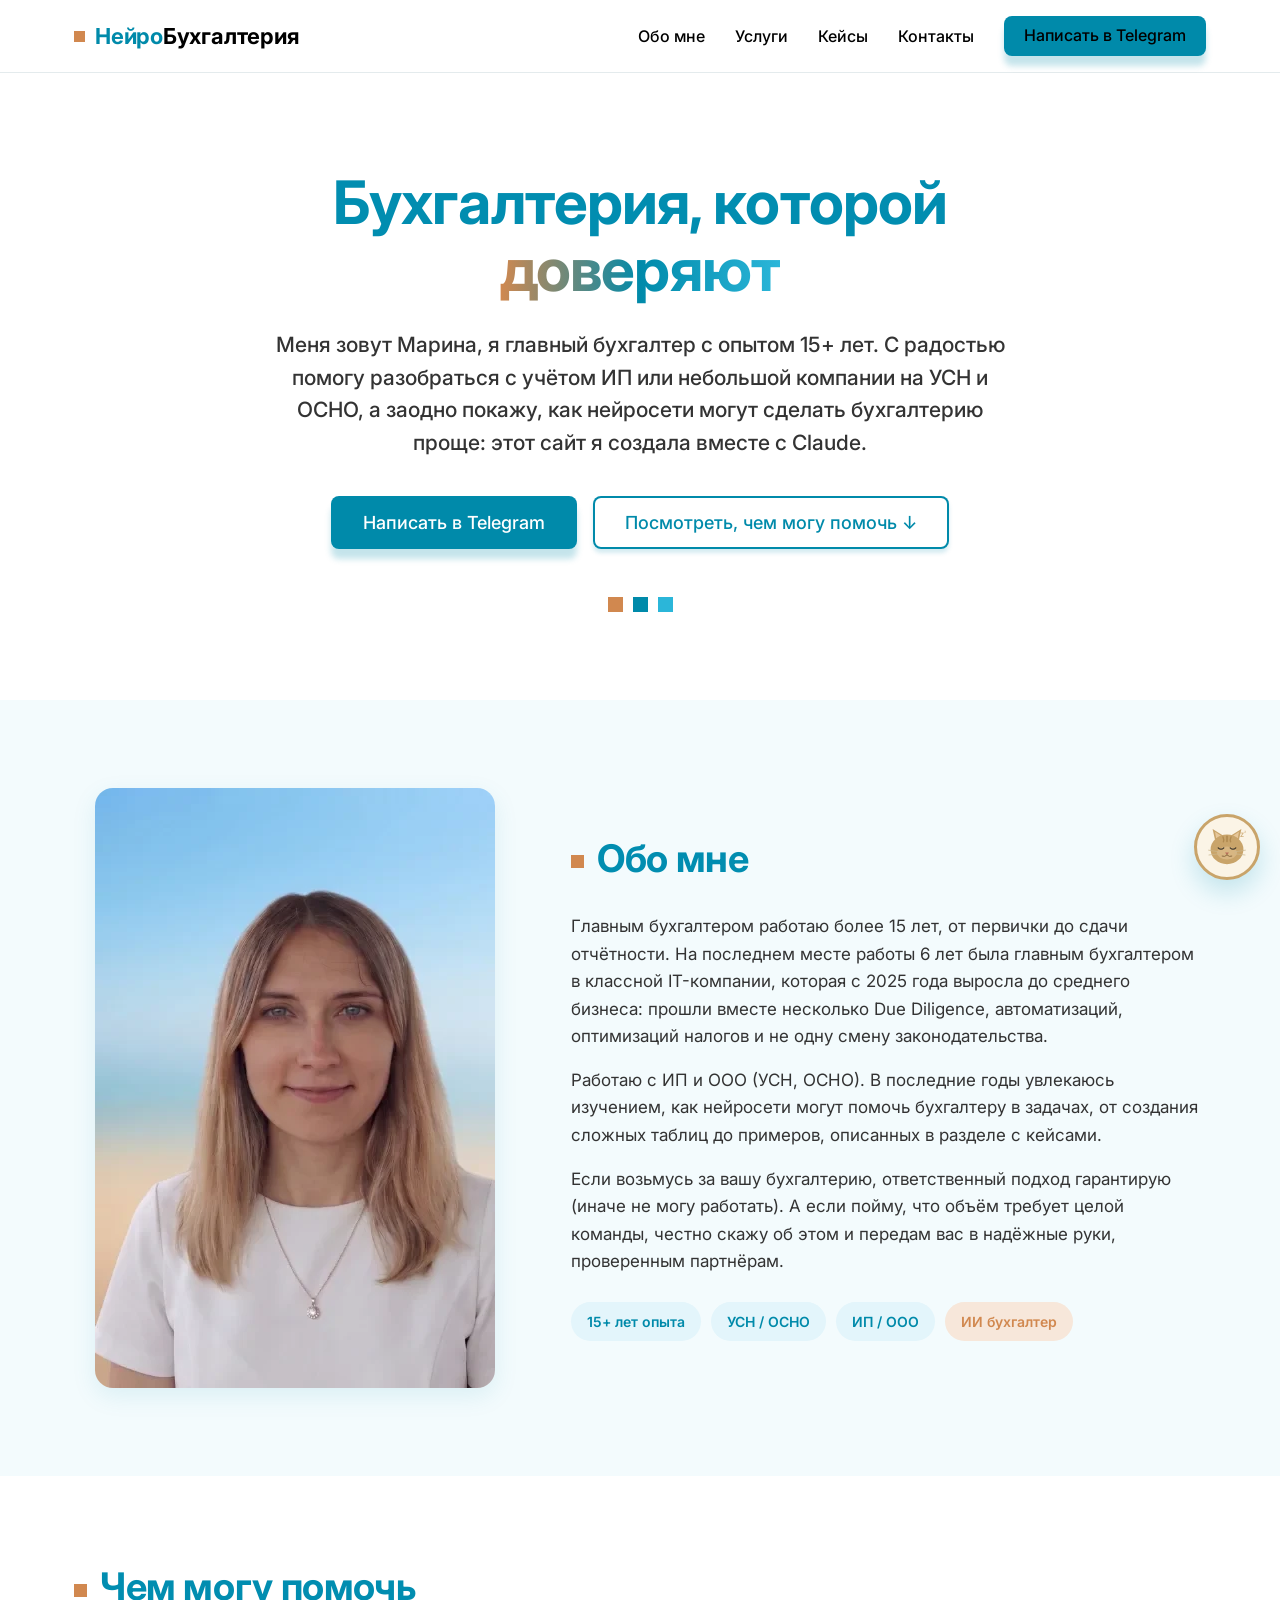
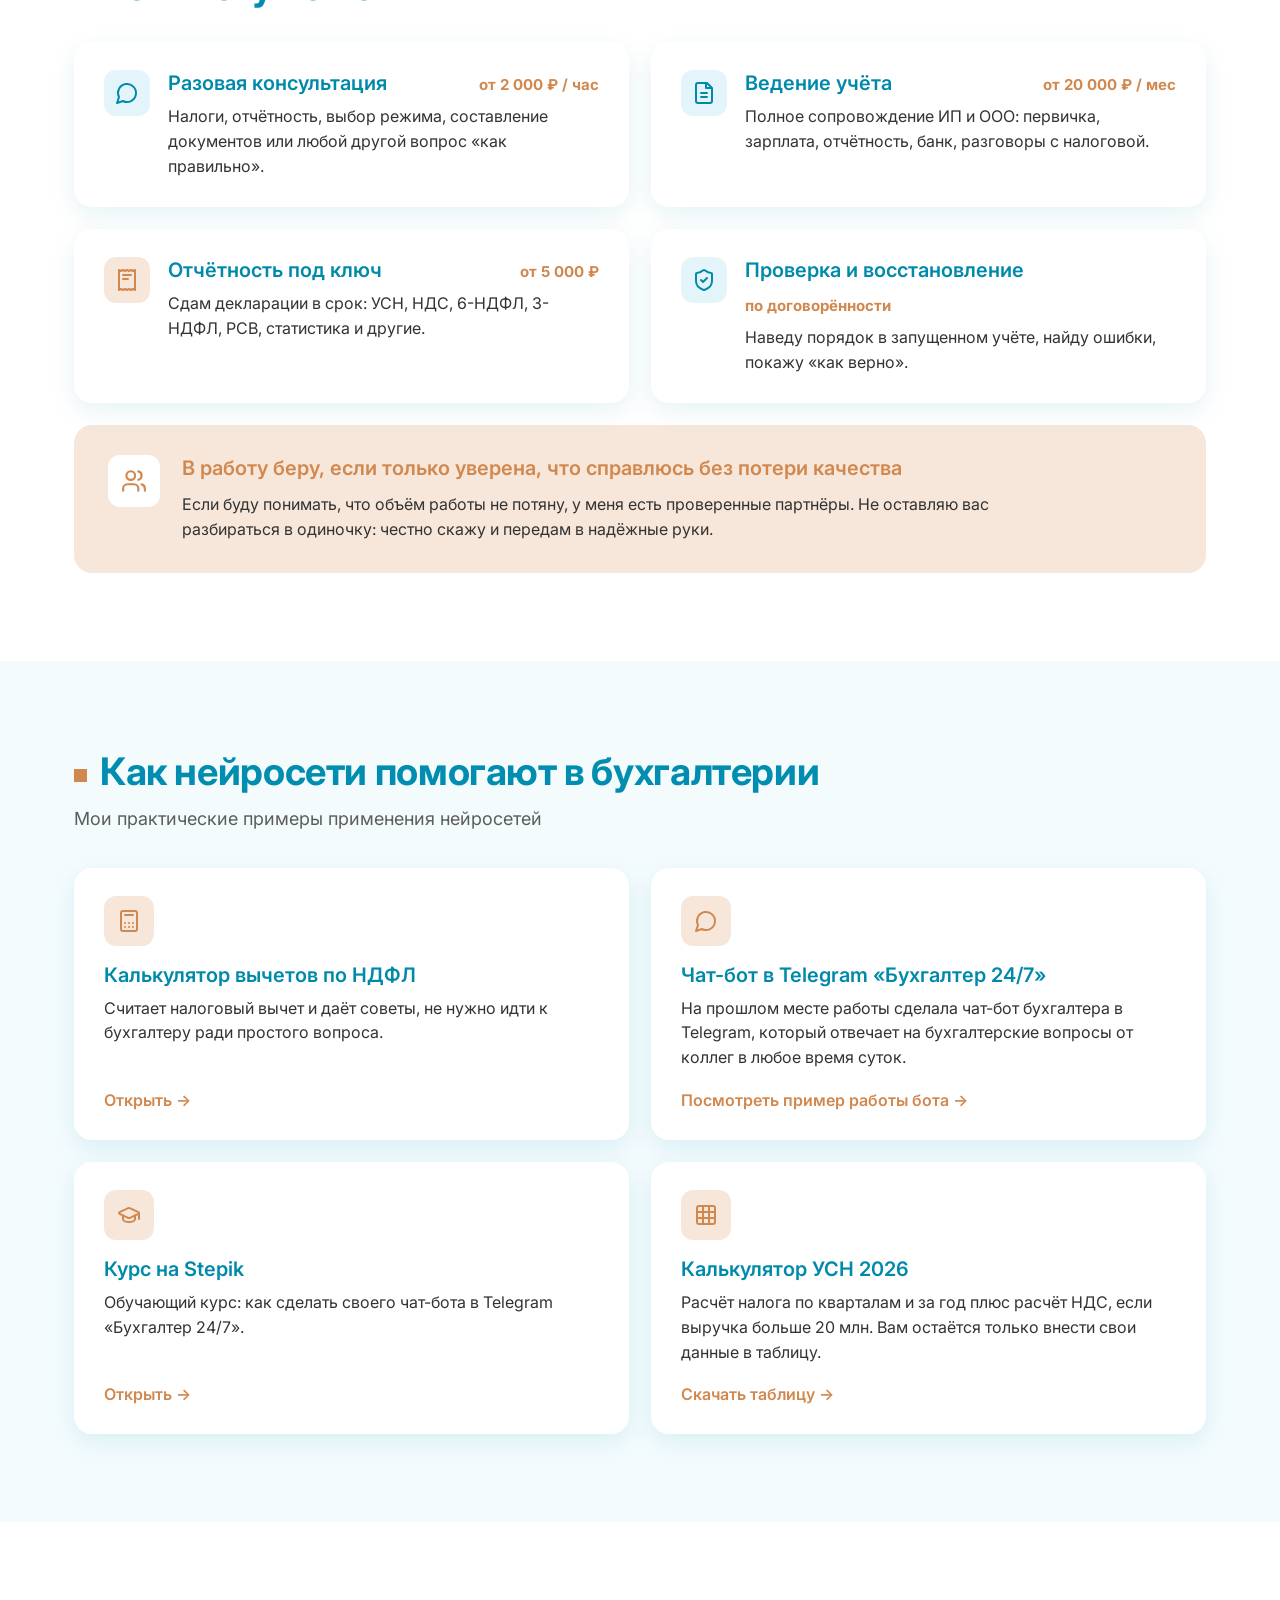
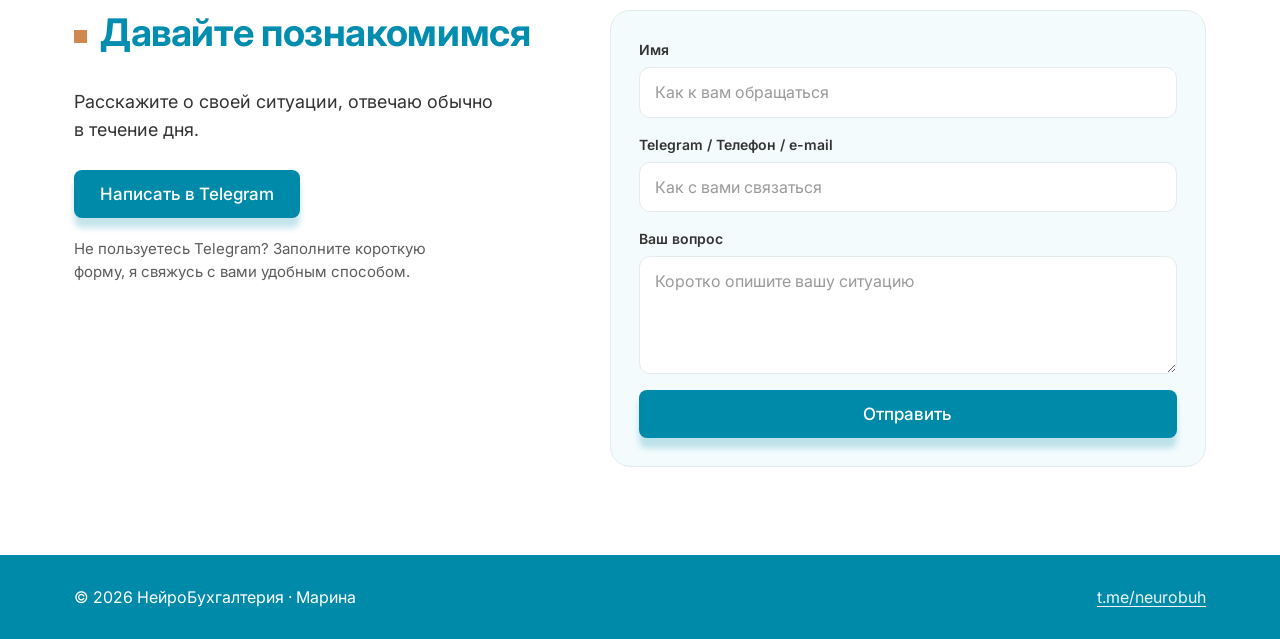
==== commit cbbcb379: "Add files via upload" ====
--- a/index.html
+++ b/index.html
@@ -72,7 +72,7 @@
       <div class="about__photo">
         <picture>
           <source srcset="assets/portrait.webp" type="image/webp">
-          <img src="assets/portrait.jpg" width="900" height="1035" alt="Марина, главный бухгалтер" loading="lazy" decoding="async">
+          <img src="assets/portrait.jpg" width="800" height="600" alt="Марина, главный бухгалтер" loading="lazy" decoding="async">
         </picture>
       </div>
       <div class="about__text">
--- a/styles.css
+++ b/styles.css
@@ -247,8 +247,10 @@
   width: 100%;
   max-width: 400px;
   aspect-ratio: 400 / 460;
+  /* Исходник горизонтальный, рамку задаём здесь.
+     Первое число двигает кадр по горизонтали: меньше — влево, больше — вправо. */
   object-fit: cover;
-  object-position: center 20%;
+  object-position: 52% 50%;
   border-radius: var(--radius-lg);
   box-shadow: var(--shadow-card);
   margin: 0 auto;
@@ -525,9 +527,9 @@
 .ko-hint { text-align: center; font-size: 12px; color: var(--ink-500); margin: 9px 0 2px; }
 .ko-bars { margin: 12px 2px 14px; }
 .ko-bar { display: flex; align-items: center; gap: 8px; margin: 7px 0; }
-.ko-bar__name { font-size: 11px; color: var(--ink-500); width: 54px; }
-.ko-bar__track { flex: 1; height: 6px; border-radius: 3px; background: #EFE6D3; overflow: hidden; }
-.ko-bar__fill { height: 100%; border-radius: 3px; transition: width .4s var(--ease-out); }
+.ko-bar__name { display: block; flex: none; font-size: 11px; color: var(--ink-500); width: 54px; }
+.ko-bar__track { display: block; flex: 1; height: 6px; border-radius: 3px; background: #EFE6D3; overflow: hidden; }
+.ko-bar__fill { display: block; width: 0; height: 100%; border-radius: 3px; transition: width .4s var(--ease-out); }
 .ko-actions { display: flex; gap: 8px; justify-content: center; }
 .ko-pill {
   display: inline-flex;
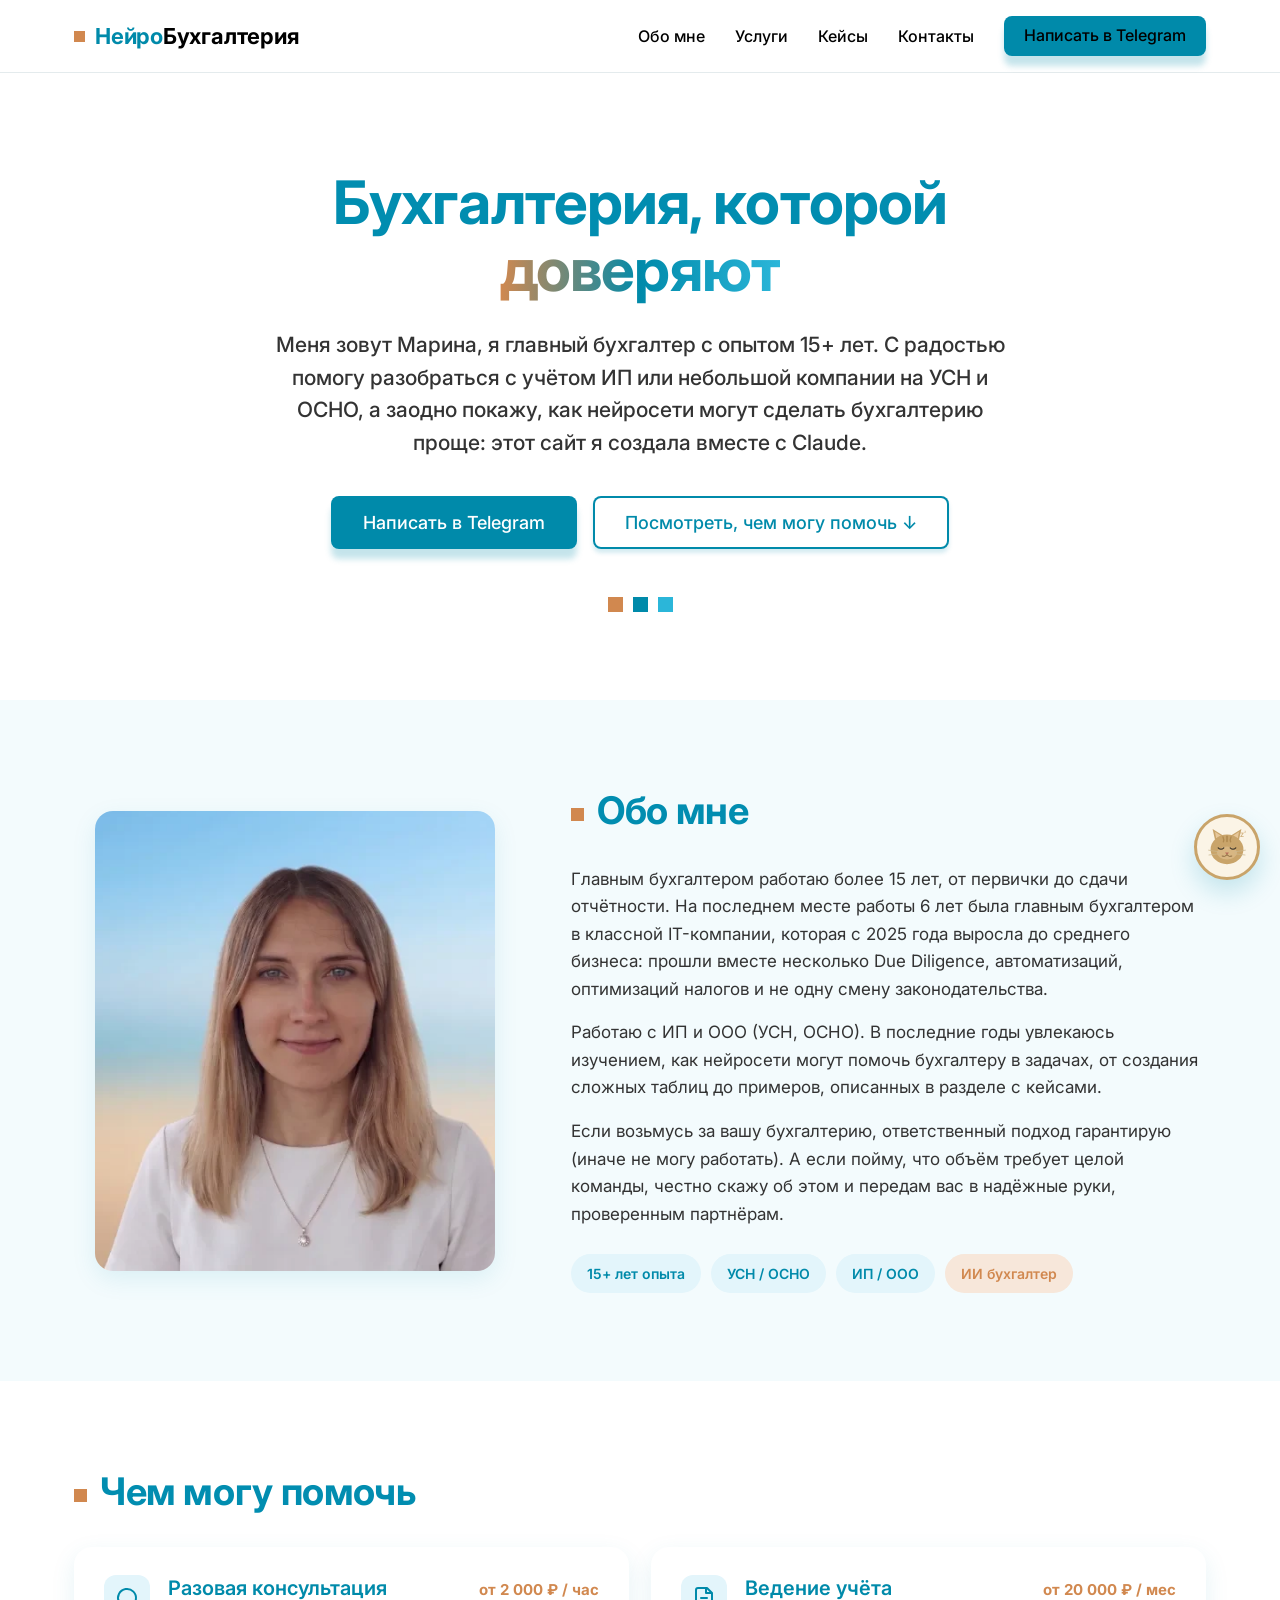
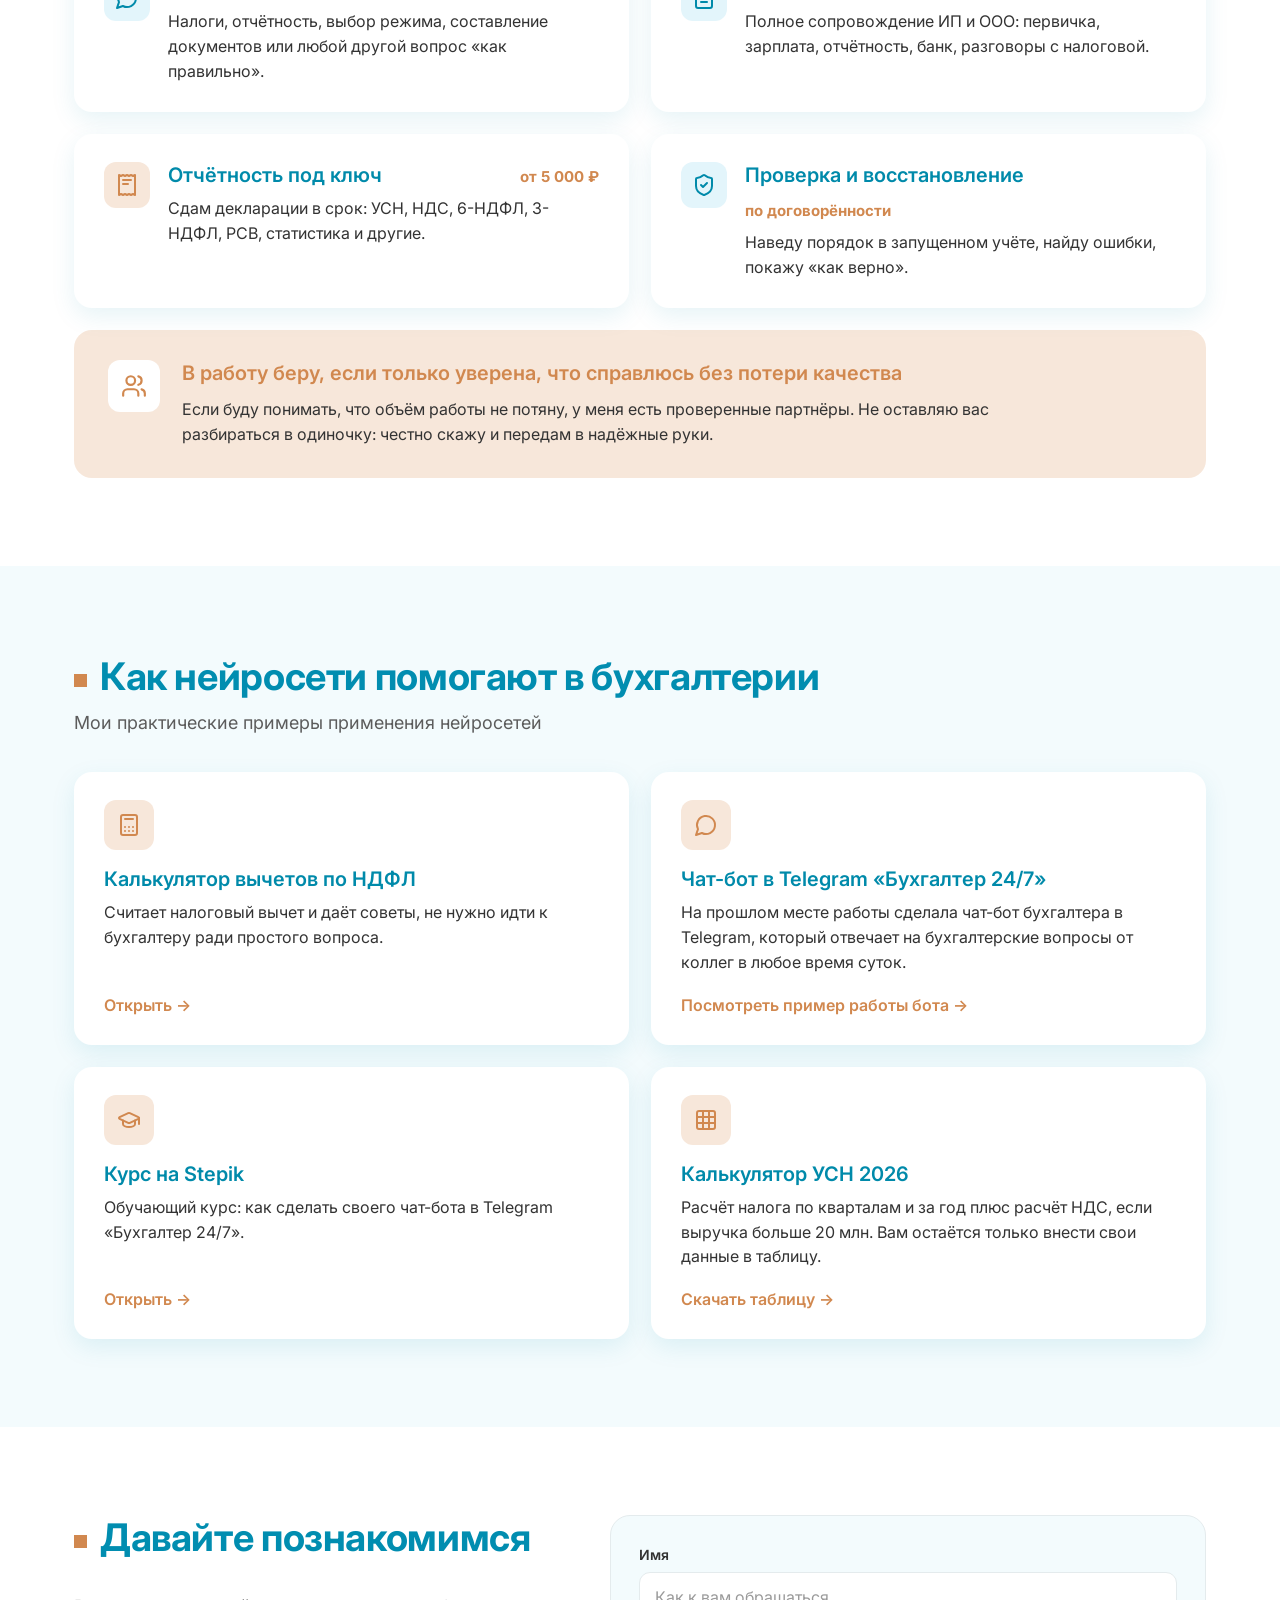
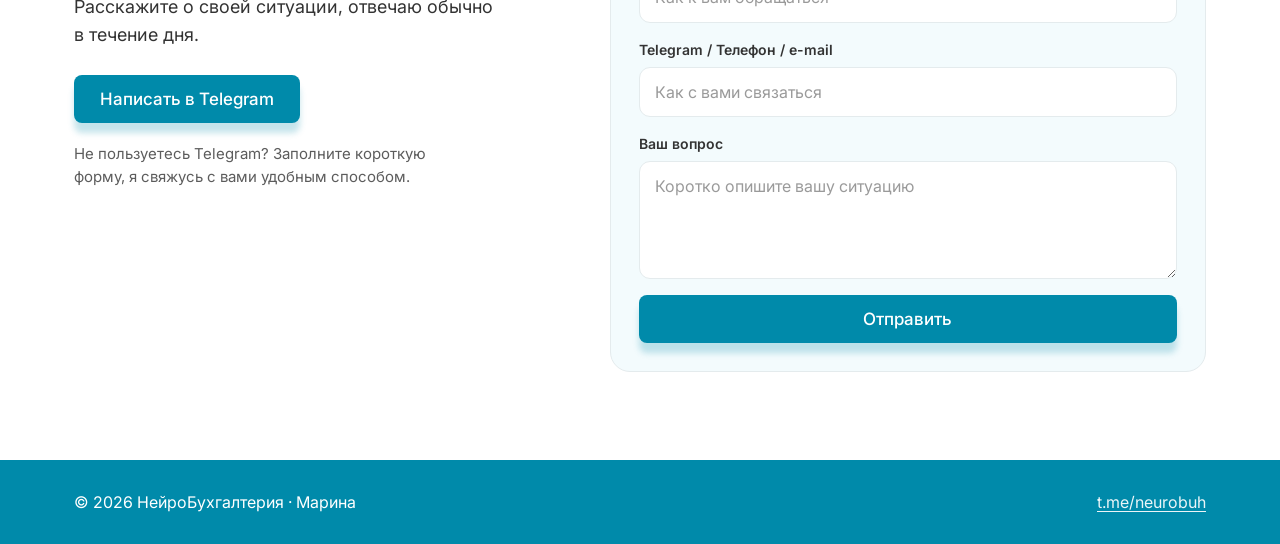
==== commit ab483b42: "Add files via upload" ====
--- a/index.html
+++ b/index.html
@@ -70,7 +70,7 @@
   <section class="about section section--wash" id="about">
     <div class="container about__inner">
       <div class="about__photo">
-        <picture>
+        <picture class="about__frame">
           <source srcset="assets/portrait.webp" type="image/webp">
           <img src="assets/portrait.jpg" width="800" height="600" alt="Марина, главный бухгалтер" loading="lazy" decoding="async">
         </picture>
--- a/styles.css
+++ b/styles.css
@@ -243,17 +243,29 @@
   gap: 56px;
   align-items: center;
 }
-.about__photo img {
+/* Рамка фото. Три ручки настройки:
+   --zoom  насколько крупно видно человека (1 = вписано по высоте, больше = ближе)
+   --pos-x сдвиг кадра по горизонтали: меньше — фигура вправо, больше — влево
+   --pos-y сдвиг кадра по вертикали: меньше — видно верх фото, больше — низ   */
+.about__frame {
+  --zoom: 1.16;
+  --pos-x: 56%;
+  --pos-y: 50%;
+  display: block;
   width: 100%;
   max-width: 400px;
   aspect-ratio: 400 / 460;
-  /* Исходник горизонтальный, рамку задаём здесь.
-     Первое число двигает кадр по горизонтали: меньше — влево, больше — вправо. */
-  object-fit: cover;
-  object-position: 52% 50%;
+  margin: 0 auto;
+  overflow: hidden;
   border-radius: var(--radius-lg);
   box-shadow: var(--shadow-card);
-  margin: 0 auto;
+}
+.about__photo img {
+  width: 100%;
+  height: 100%;
+  object-fit: cover;
+  object-position: var(--pos-x) var(--pos-y);
+  transform: scale(var(--zoom));
 }
 .about__text p {
   font-size: 17px;
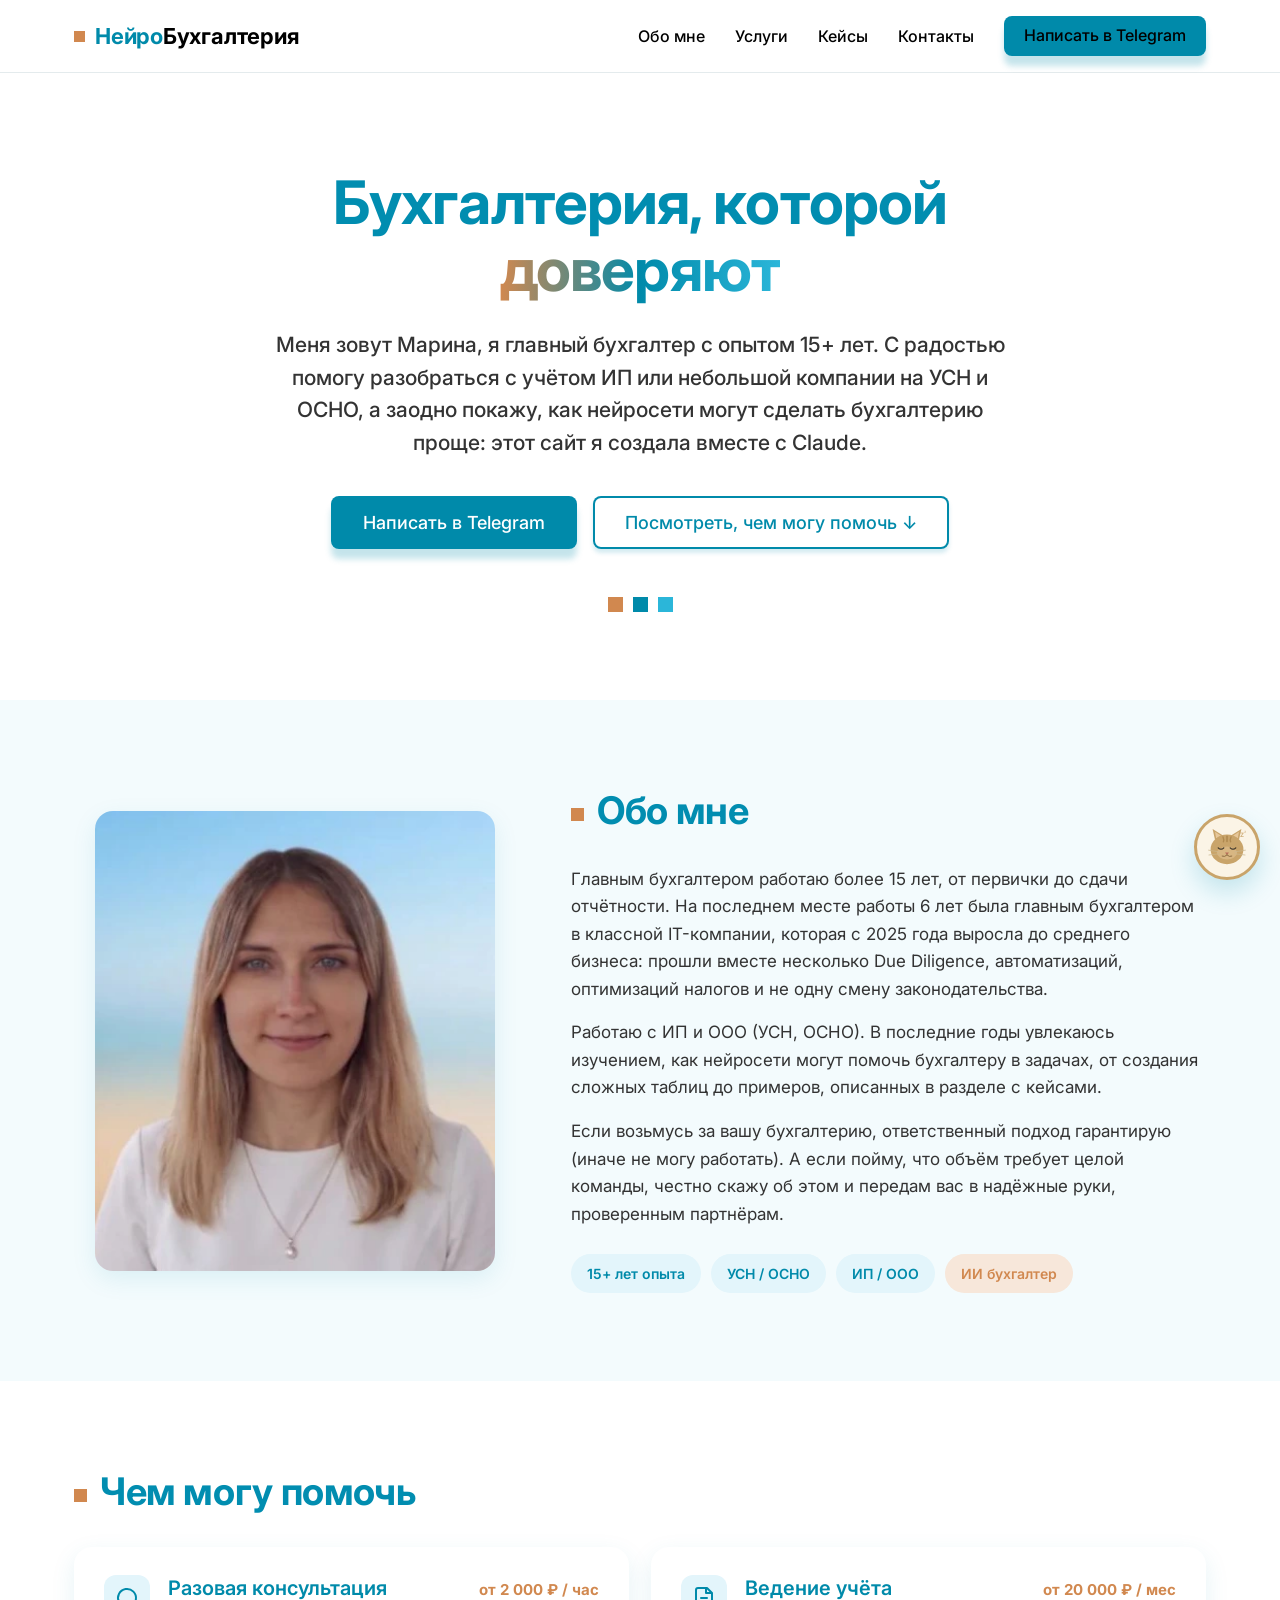
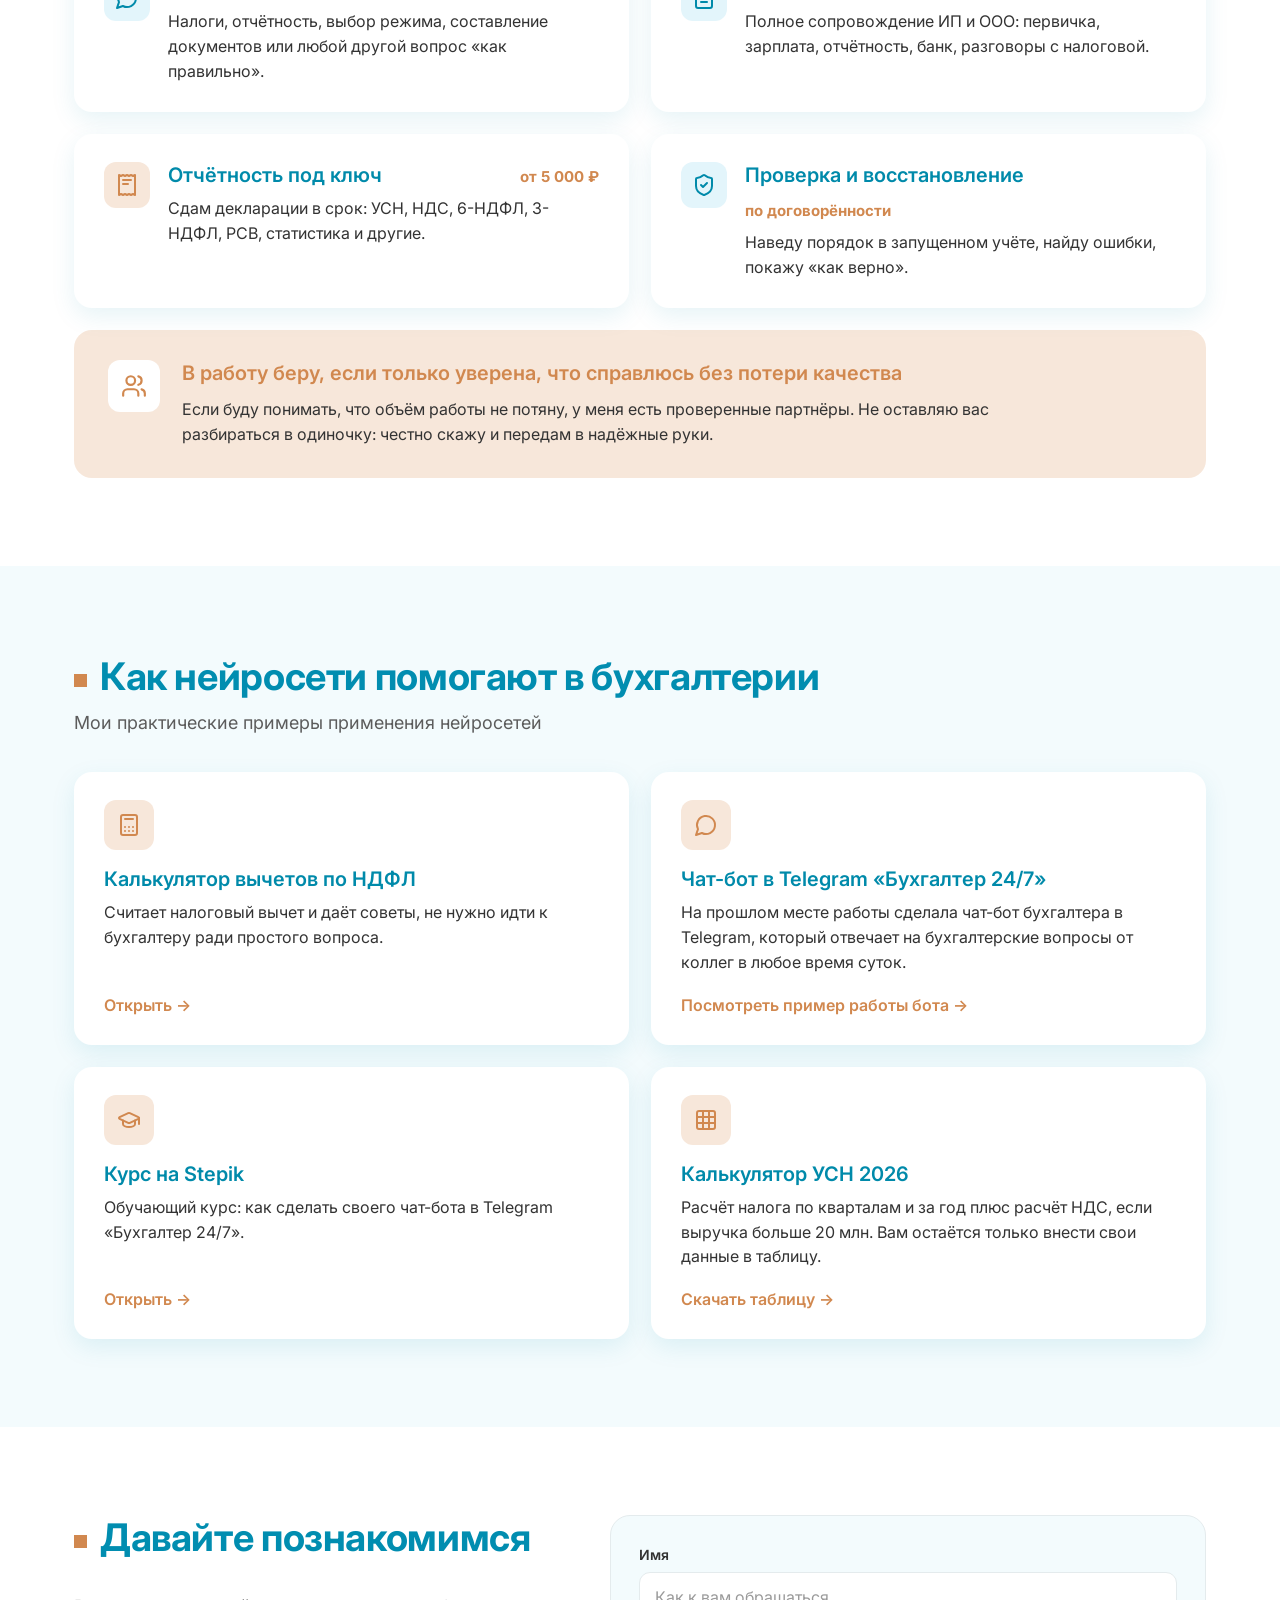
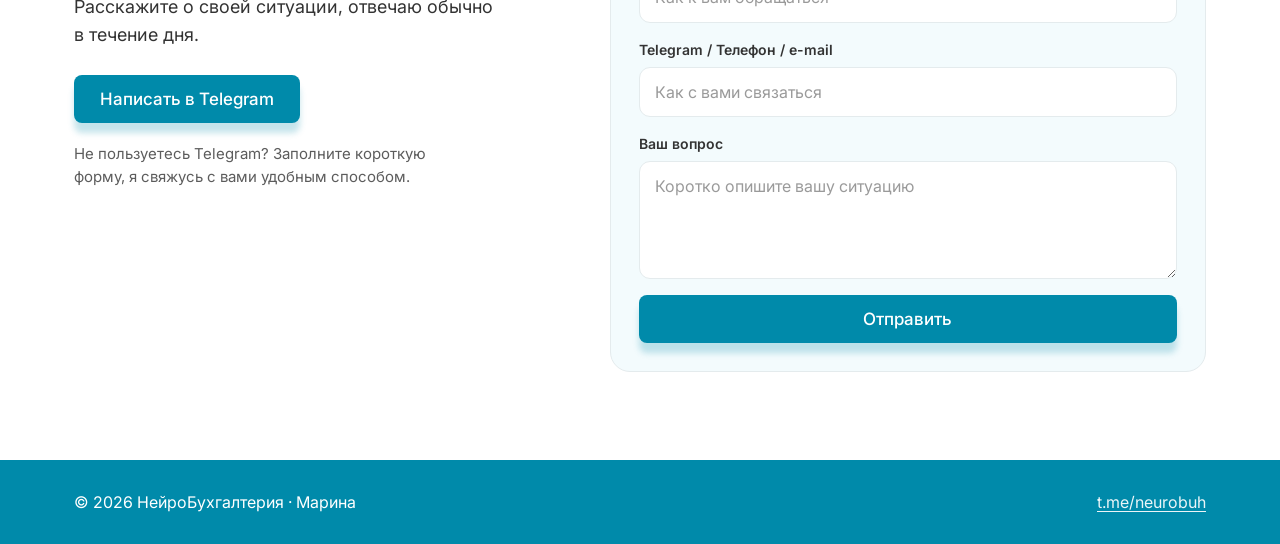
==== commit 83c16faf: "Add files via upload" ====
--- a/index.html
+++ b/index.html
@@ -72,7 +72,7 @@
       <div class="about__photo">
         <picture class="about__frame">
           <source srcset="assets/portrait.webp" type="image/webp">
-          <img src="assets/portrait.jpg" width="800" height="600" alt="Марина, главный бухгалтер" loading="lazy" decoding="async">
+          <img src="assets/portrait.jpg" width="388" height="446" alt="Марина, главный бухгалтер" loading="lazy" decoding="async">
         </picture>
       </div>
       <div class="about__text">
--- a/styles.css
+++ b/styles.css
@@ -243,13 +243,12 @@
   gap: 56px;
   align-items: center;
 }
-/* Рамка фото. Три ручки настройки:
-   --zoom  насколько крупно видно человека (1 = вписано по высоте, больше = ближе)
-   --pos-x сдвиг кадра по горизонтали: меньше — фигура вправо, больше — влево
-   --pos-y сдвиг кадра по вертикали: меньше — видно верх фото, больше — низ   */
+/* Рамка фото. Снимок уже скадрирован, поэтому приближение и сдвиги выключены.
+   --zoom  крупность (1 = как есть, больше = ближе)
+   --pos-x сдвиг по горизонтали, --pos-y по вертикали  */
 .about__frame {
-  --zoom: 1.16;
-  --pos-x: 56%;
+  --zoom: 1;
+  --pos-x: 50%;
   --pos-y: 50%;
   display: block;
   width: 100%;
